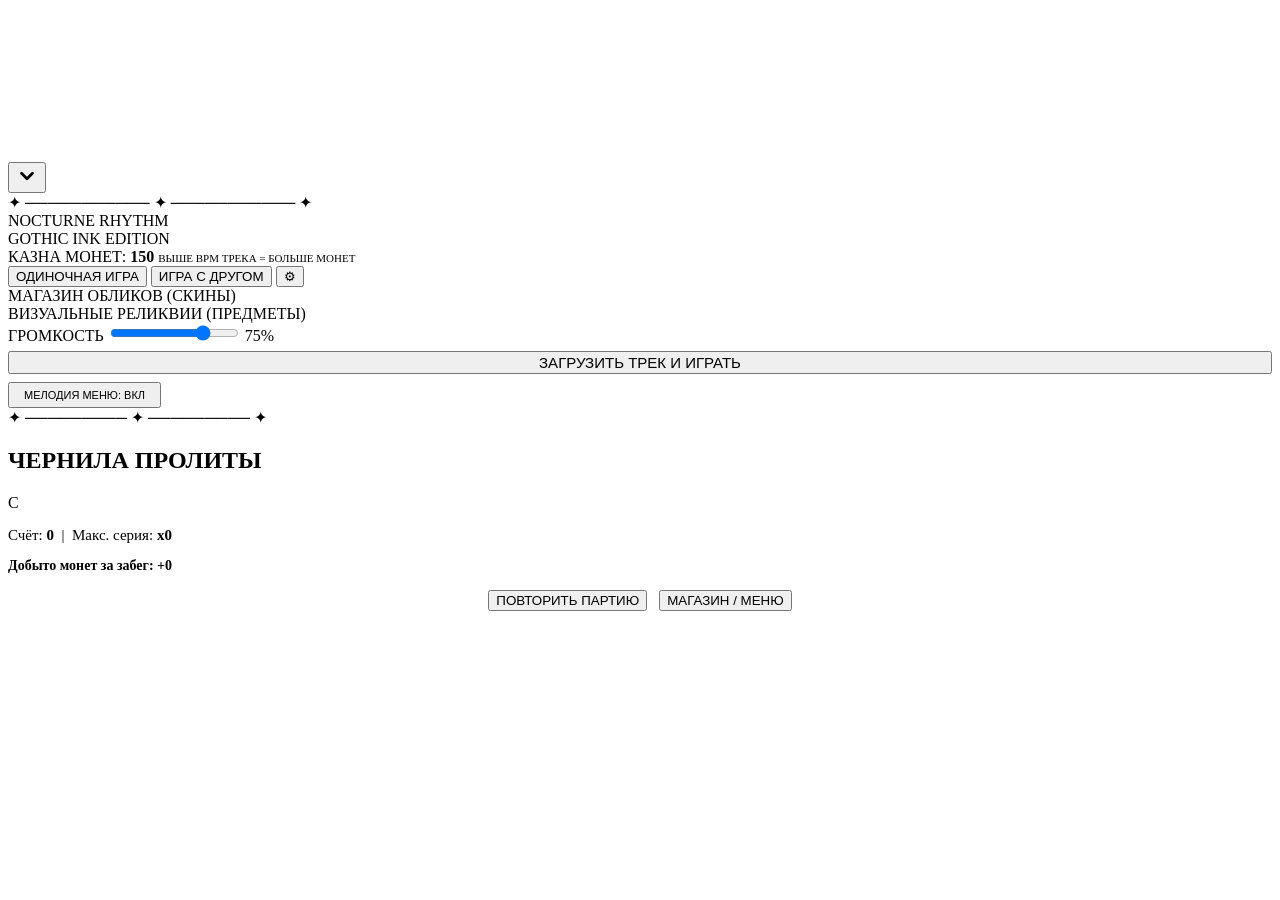
==== index.html @ 6d64b647 "Add files via upload" ====
<!DOCTYPE html>
<html lang="ru">
<head>
  <meta charset="UTF-8" />
  <meta name="viewport" content="width=device-width, initial-scale=1.0" />
  <title>NOCTURNE RHYTHM</title>
  <link rel="stylesheet" href="src/style.css" />
</head>
<body data-theme="ink">
  <input type="file" id="audio-input" accept="audio/*" style="display: none;" />

  <div id="canvas-container">
    <canvas id="gl-canvas"></canvas>
  </div>

  <div id="ui-layer">
    <div id="start-modal">
      <button id="btn-title-toggle" title="Свернуть / развернуть заголовок">
        <svg class="chev" width="22" height="22" viewBox="0 0 24 24"><path d="M6 9l6 6 6-6" stroke="currentColor" stroke-width="3" fill="none" stroke-linecap="round" stroke-linejoin="round"/></svg>
      </button>

      <div id="title-block">
        <div class="ornament-line">✦ ─────────── ✦ ─────────── ✦</div>
        <div class="modal-title">NOCTURNE RHYTHM</div>
        <div class="modal-subtitle">GOTHIC INK EDITION</div>
      </div>

      <div class="wallet-bar">
        <span>КАЗНА МОНЕТ: <b id="menu-coins-val">150</b></span>
        <span style="font-size: 11px; color: var(--accent-dark);">ВЫШЕ BPM ТРЕКА = БОЛЬШЕ МОНЕТ</span>
      </div>

      <div class="mode-row">
        <button id="btn-solo-mode" class="sketch-btn active">ОДИНОЧНАЯ ИГРА</button>
        <button id="btn-mp-mode" class="sketch-btn">ИГРА С ДРУГОМ</button>
        <button id="btn-open-settings" class="sketch-btn" title="Настройки">⚙</button>
      </div>

      <div id="mp-panel" style="display: none;">
        <div id="mp-lobby">
          <button id="btn-create-room" class="sketch-btn" style="width: 100%;">СОЗДАТЬ КОМНАТУ (ВЫ ХОСТ)</button>
          <div class="mp-or">— или —</div>
          <div style="display: flex; gap: 6px;">
            <input type="text" id="room-code-input" maxlength="4" placeholder="КОД" class="room-input" />
            <button id="btn-join-room" class="sketch-btn" style="flex: 1;">ВОЙТИ</button>
          </div>
        </div>
        <div id="mp-status" style="display: none;">
          <div id="mp-code-label" class="mp-code"></div>
          <div id="mp-hint" class="mp-hint"></div>
          <div id="mp-progress" class="progress-outer" style="display: none;">
            <div id="mp-progress-fill" class="progress-fill"></div>
          </div>
        </div>
      </div>

      <div class="section-label">МАГАЗИН ОБЛИКОВ (СКИНЫ)</div>
      <div class="skin-grid" id="skin-selector"></div>

      <div class="section-label">ВИЗУАЛЬНЫЕ РЕЛИКВИИ (ПРЕДМЕТЫ)</div>
      <div class="item-grid" id="item-selector"></div>

      <div class="volume-box">
        <span>ГРОМКОСТЬ</span>
        <input type="range" id="volume-slider" min="0" max="100" value="75" />
        <span id="volume-label" style="min-width: 38px;">75%</span>
      </div>

      <div id="guest-wait" class="mp-hint" style="display: none; text-align: center; padding: 6px 0;">ЖДЁМ ТРЕК ОТ ХОСТА...</div>
      <button id="btn-select-file" class="sketch-btn pulse-ring" style="font-size: 15px; width: 100%; margin-top: 6px;">ЗАГРУЗИТЬ ТРЕК И ИГРАТЬ</button>
      <div style="margin-top: 8px;">
        <button id="btn-toggle-menu-music" class="sketch-btn" style="font-size: 11px; padding: 5px 14px;">МЕЛОДИЯ МЕНЮ: ВКЛ</button>
      </div>
    </div>

    <div class="panel" id="settings-panel" style="display: none;">
      <div class="title">НАСТРОЙКИ</div>

      <div class="section-label">ВИЗУАЛЬНЫЙ СТИЛЬ ВСЕЙ ИГРЫ</div>
      <div id="theme-grid"></div>

      <div class="section-label">ЭФФЕКТЫ</div>
      <div class="settings-row">
        <span>ЧАСТИЦЫ:</span>
        <button class="sketch-btn quality-btn" data-q="low">НИЗ</button>
        <button class="sketch-btn quality-btn" data-q="mid">СРЕД</button>
        <button class="sketch-btn quality-btn" data-q="high">ВЫС</button>
      </div>
      <div class="settings-row">
        <span>ТРЯСКА ЭКРАНА:</span>
        <button id="btn-toggle-shake" class="sketch-btn">ВКЛ</button>
      </div>

      <button id="btn-close-settings" class="sketch-btn" style="width: 100%; margin-top: 10px;">ЗАКРЫТЬ</button>
    </div>

    <div class="panel" id="hud-panel" style="display: none;">
      <div class="title">NOCTURNE RHYTHM</div>
      <div id="track-name" style="font-size: 12px; font-weight: bold; word-break: break-all; margin-bottom: 6px;">-</div>
      <div class="metrics">
        <div class="metric-box">BPM: <b id="bpm-val">-</b> (<span id="bpm-mult-val">x1.0</span>)</div>
        <div class="metric-box">МОНЕТЫ: <b id="hud-coins-val">0</b></div>
        <div class="metric-box">СЕРИЯ: <b id="combo-val">x0</b></div>
      </div>
      <div class="volume-box" style="margin: 8px 0 0 0; padding: 5px 8px;">
        <span style="font-size: 11px;">ЗВУК:</span>
        <input type="range" id="hud-volume-slider" min="0" max="100" value="75" style="width: 90px;" />
        <span style="font-size: 11px; margin-left: 6px;">СЧЕТ: <b id="score-val">0</b></span>
        <button id="btn-hud-menu" class="sketch-btn" style="padding: 3px 10px; font-size: 11px; margin-left: auto;">МЕНЮ</button>
      </div>
    </div>

    <div id="finale-banner" style="display: none;">⚔ ФИНАЛ — МОНЕТЫ ×2 ⚔</div>

    <div id="beat-indicator" title="Импульс бочки">
      <div class="beat-core"></div>
    </div>

    <div class="panel" id="peer-panel" style="display: none;">
      <div class="title" id="peer-name">ДРУГ</div>
      <div class="metrics">
        <div class="metric-box">СЧЁТ: <b id="peer-score">0</b></div>
        <div class="metric-box">СЕРИЯ: <b id="peer-combo">x0</b></div>
        <div class="metric-box">СТАТУС: <b id="peer-status">—</b></div>
      </div>
    </div>

    <div id="countdown" style="display: none;">
      <div id="countdown-num">3</div>
      <div class="modal-subtitle">ПРИГОТОВЬСЯ</div>
    </div>

    <div id="pause-overlay" style="display: none;">
      <div id="pause-icon">⏸</div>
      <div id="pause-text">ПАУЗА</div>
    </div>

    <div id="game-over">
      <div class="ornament-line">✦ ───────── ✦ ───────── ✦</div>
      <h2 class="modal-title" id="game-over-title">ЧЕРНИЛА ПРОЛИТЫ</h2>
      <div id="final-rank" class="rank-badge">C</div>
      <p style="margin-bottom: 6px; font-size: 15px;">Счёт: <b id="final-score">0</b> &nbsp;|&nbsp; Макс. серия: <b id="final-combo">x0</b></p>
      <p style="margin-bottom: 16px; font-size: 14px; color: var(--accent-dark); font-weight: bold;">Добыто монет за забег: +<span id="final-coins">0</span></p>
      <div id="mp-result" class="mp-result" style="display: none;"></div>
      <div style="display: flex; gap: 12px; justify-content: center; flex-wrap: wrap;">
        <button id="btn-restart" class="sketch-btn pulse-ring">ПОВТОРИТЬ ПАРТИЮ</button>
        <button id="btn-back-menu" class="sketch-btn">МАГАЗИН / МЕНЮ</button>
      </div>
    </div>
  </div>

  <script type="module" src="src/main.js"></script>
</body>
</html>
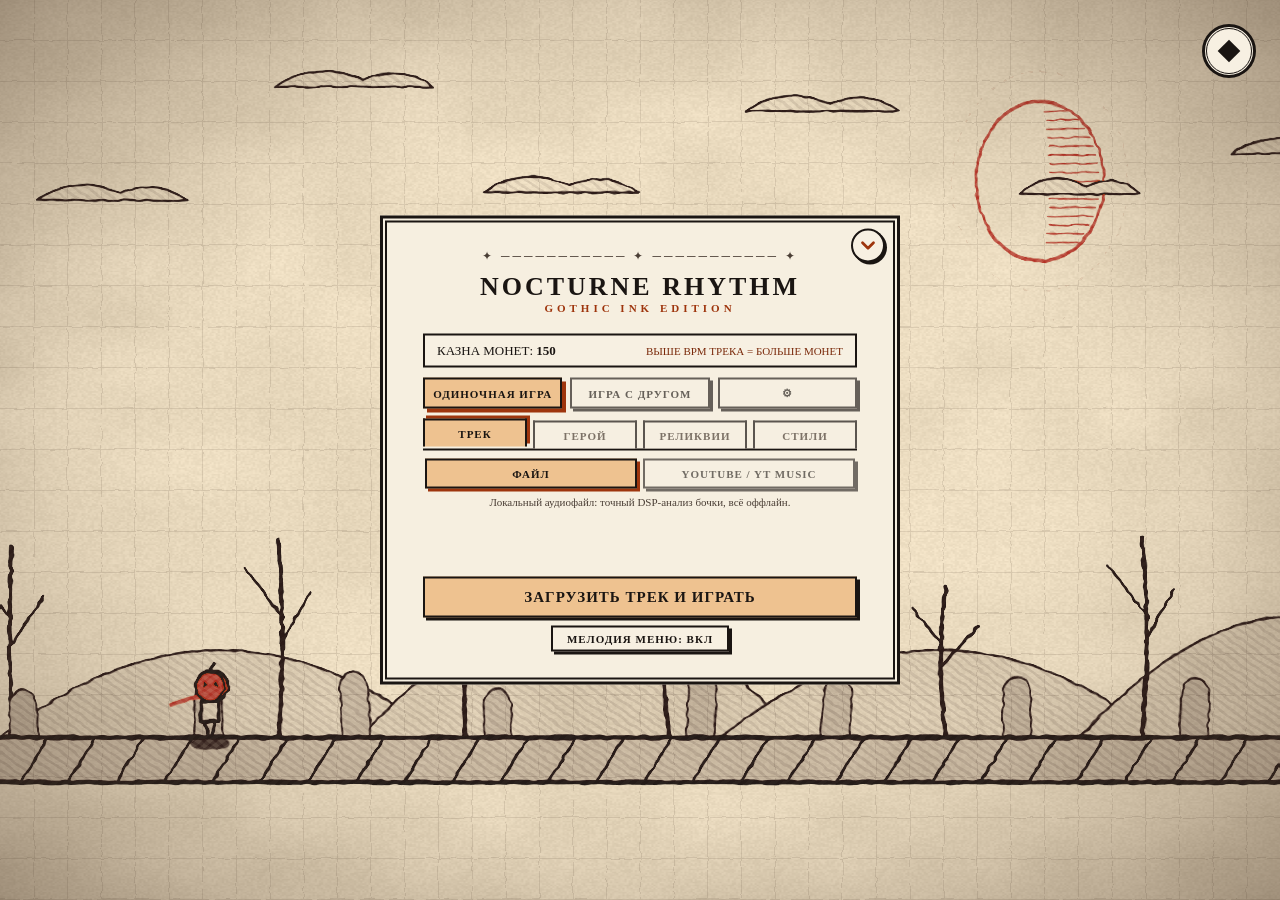
==== commit fe5c98e6: "Add files via upload" ====
--- a/index.html
+++ b/index.html
@@ -8,6 +8,7 @@
 </head>
 <body data-theme="ink">
   <input type="file" id="audio-input" accept="audio/*" style="display: none;" />
+  <div id="yt-holder" aria-hidden="true"></div>
 
   <div id="canvas-container">
     <canvas id="gl-canvas"></canvas>
@@ -54,20 +55,70 @@
         </div>
       </div>
 
-      <div class="section-label">МАГАЗИН ОБЛИКОВ (СКИНЫ)</div>
-      <div class="skin-grid" id="skin-selector"></div>
-
-      <div class="section-label">ВИЗУАЛЬНЫЕ РЕЛИКВИИ (ПРЕДМЕТЫ)</div>
-      <div class="item-grid" id="item-selector"></div>
-
-      <div class="volume-box">
-        <span>ГРОМКОСТЬ</span>
-        <input type="range" id="volume-slider" min="0" max="100" value="75" />
-        <span id="volume-label" style="min-width: 38px;">75%</span>
+      <!-- better17: tabbed menu -->
+      <div class="menu-tabs">
+        <button id="btn-tab-track" class="tab-btn">ТРЕК</button>
+        <button id="btn-tab-hero" class="tab-btn">ГЕРОЙ</button>
+        <button id="btn-tab-items" class="tab-btn">РЕЛИКВИИ</button>
+        <button id="btn-tab-styles" class="tab-btn">СТИЛИ</button>
+      </div>
+
+      <div id="tab-track" class="tab-panel">
+        <div class="src-row">
+          <button id="btn-src-file" class="sketch-btn active">ФАЙЛ</button>
+          <button id="btn-src-yt" class="sketch-btn">YOUTUBE / YT MUSIC</button>
+        </div>
+
+        <div id="track-file-box">
+          <div class="mp-hint" style="margin: 6px 0;">Локальный аудиофайл: точный DSP-анализ бочки, всё оффлайн.</div>
+        </div>
+
+        <div id="track-yt-box" style="display: none;">
+          <div style="display: flex; gap: 6px;">
+            <input type="text" id="yt-url" class="yt-input" placeholder="Вставь ссылку YouTube / YT Music..." />
+            <button id="btn-yt-load" class="sketch-btn">LOAD</button>
+          </div>
+          <div id="yt-hint" class="mp-hint" style="margin-top: 6px;">Трек играет прямо с YouTube — без скачивания.</div>
+
+          <div id="calib-box" style="display: none;" class="calib-box">
+            <div id="calib-status" class="calib-status">СЛУШАЙ И ТАКАЙ В БИТ!</div>
+            <div id="calib-count" class="calib-count">0 / 10</div>
+            <button id="calib-tap-zone" class="tap-zone">ТАЙ!</button>
+            <div class="mp-hint" style="margin-top: 4px;">пробел тоже работает</div>
+          </div>
+
+          <div id="track-card" style="display: none;" class="track-card">
+            <b id="menu-track-name">-</b>
+            <div class="track-card-row">
+              <span>BPM: <b id="menu-bpm-val">-</b></span>
+              <span>ДЛИНА: <b id="menu-track-len">-</b></span>
+              <span>БИТОВ: <b id="menu-track-kicks">-</b></span>
+            </div>
+            <button id="btn-calib-retry" class="sketch-btn" style="display: none; font-size: 11px; padding: 5px 12px; margin-top: 4px;">ЕЩЁ РАЗ (перекалибровать)</button>
+          </div>
+        </div>
+      </div>
+
+      <div id="tab-hero" class="tab-panel" style="display: none;">
+        <div class="section-label">МАГАЗИН ОБЛИКОВ (СКИНЫ)</div>
+        <div class="skin-grid" id="skin-selector"></div>
+      </div>
+
+      <div id="tab-items" class="tab-panel" style="display: none;">
+        <div class="section-label">ВИЗУАЛЬНЫЕ РЕЛИКВИИ (ПРЕДМЕТЫ)</div>
+        <div class="item-grid" id="item-selector"></div>
+      </div>
+
+      <div id="tab-styles" class="tab-panel" style="display: none;">
+        <div class="section-label">ВИЗУАЛЬНЫЙ СТИЛЬ ВСЕЙ ИГРЫ</div>
+        <div id="theme-grid"></div>
       </div>
 
       <div id="guest-wait" class="mp-hint" style="display: none; text-align: center; padding: 6px 0;">ЖДЁМ ТРЕК ОТ ХОСТА...</div>
+
       <button id="btn-select-file" class="sketch-btn pulse-ring" style="font-size: 15px; width: 100%; margin-top: 6px;">ЗАГРУЗИТЬ ТРЕК И ИГРАТЬ</button>
+      <button id="btn-yt-start" class="sketch-btn pulse-ring" style="display: none; font-size: 15px; width: 100%; margin-top: 6px;">ВСТАВЬ ССЫЛКУ И ЗАГРУЗИ</button>
+
       <div style="margin-top: 8px;">
         <button id="btn-toggle-menu-music" class="sketch-btn" style="font-size: 11px; padding: 5px 14px;">МЕЛОДИЯ МЕНЮ: ВКЛ</button>
       </div>
@@ -75,9 +126,6 @@
 
     <div class="panel" id="settings-panel" style="display: none;">
       <div class="title">НАСТРОЙКИ</div>
-
-      <div class="section-label">ВИЗУАЛЬНЫЙ СТИЛЬ ВСЕЙ ИГРЫ</div>
-      <div id="theme-grid"></div>
 
       <div class="section-label">ЭФФЕКТЫ</div>
       <div class="settings-row">
@@ -89,6 +137,12 @@
       <div class="settings-row">
         <span>ТРЯСКА ЭКРАНА:</span>
         <button id="btn-toggle-shake" class="sketch-btn">ВКЛ</button>
+      </div>
+
+      <div class="volume-box">
+        <span>ГРОМКОСТЬ</span>
+        <input type="range" id="volume-slider" min="0" max="100" value="75" />
+        <span id="volume-label" style="min-width: 38px;">75%</span>
       </div>
 
       <button id="btn-close-settings" class="sketch-btn" style="width: 100%; margin-top: 10px;">ЗАКРЫТЬ</button>
@@ -107,6 +161,21 @@
         <input type="range" id="hud-volume-slider" min="0" max="100" value="75" style="width: 90px;" />
         <span style="font-size: 11px; margin-left: 6px;">СЧЕТ: <b id="score-val">0</b></span>
         <button id="btn-hud-menu" class="sketch-btn" style="padding: 3px 10px; font-size: 11px; margin-left: auto;">МЕНЮ</button>
+      </div>
+    </div>
+
+    <!-- better17: duel VS strip -->
+    <div id="vs-panel" style="display: none;">
+      <div class="vs-side">
+        <span id="vs-crown-my" class="vs-crown">&#9819;</span>
+        <b id="vs-my-score">0</b>
+        <span class="vs-label">ТЫ</span>
+      </div>
+      <div class="vs-divider">VS</div>
+      <div class="vs-side">
+        <span id="vs-crown-peer" class="vs-crown">&#9819;</span>
+        <b id="vs-peer-score">0</b>
+        <span class="vs-label">ДРУГ</span>
       </div>
     </div>
 
--- a/src/style.css
+++ b/src/style.css
@@ -0,0 +1,1022 @@
+/* NOCTURNE RHYTHM — better16 (3 UI themes via body[data-theme] variables) */
+
+* {
+  box-sizing: border-box;
+  margin: 0;
+  padding: 0;
+  user-select: none;
+}
+
+:root, body[data-theme="ink"] {
+  --bg: #dfd3be;
+  --panel: #f6efe0;
+  --panel-brd: #1a1512;
+  --text: #1a1512;
+  --text-muted: #4a3e35;
+  --accent: #9e350d;
+  --accent-dark: #7a290a;
+  --accent2: #c94614;
+  --card: #f7f0e2;
+  --card-brd: #2e251f;
+  --card-active: #eec290;
+  --shadow: #1a1512;
+  --field: #f7f0e2;
+  --radius: 0px;
+  --glow: none;
+}
+
+body[data-theme="neon"] {
+  --bg: #0b0f1e;
+  --panel: rgba(13, 20, 40, 0.94);
+  --panel-brd: #00e5ff;
+  --text: #d8faff;
+  --text-muted: #7f9bbf;
+  --accent: #ff2e88;
+  --accent-dark: #ff5ba6;
+  --accent2: #00e5ff;
+  --card: #0e1730;
+  --card-brd: #1e3a5f;
+  --card-active: #12264a;
+  --shadow: #000000;
+  --field: #0c1428;
+  --radius: 10px;
+  --glow: 0 0 10px rgba(0, 229, 255, 0.45);
+}
+
+body[data-theme="crystal"] {
+  --bg: #d7ecfa;
+  --panel: #f2faff;
+  --panel-brd: #2c6f9e;
+  --text: #123a5c;
+  --text-muted: #4a7396;
+  --accent: #0e8fb0;
+  --accent-dark: #0e8fb0;
+  --accent2: #7a4fd0;
+  --card: #eaf6fe;
+  --card-brd: #7ba8c6;
+  --card-active: #d2ecfa;
+  --shadow: rgba(44, 111, 158, 0.5);
+  --field: #eaf6fe;
+  --radius: 14px;
+  --glow: 0 0 12px rgba(140, 200, 240, 0.55);
+}
+
+/* ---------- better17: 10 new UI themes ---------- */
+
+body[data-theme="blood"] {
+  --bg: #f3e2d0; --panel: #f8ead8; --panel-brd: #2a0a0f;
+  --text: #2a0a0f; --text-muted: #6e3038;
+  --accent: #c81e2b; --accent-dark: #8a1420; --accent2: #e05a3c;
+  --card: #f6e4d2; --card-brd: #5e2a28; --card-active: #f0cfc0;
+  --shadow: #2a0a0f; --field: #f6e4d2; --radius: 0px; --glow: none;
+}
+
+body[data-theme="glacier"] {
+  --bg: #eef6fb; --panel: #f6fbff; --panel-brd: #1d4e68;
+  --text: #123648; --text-muted: #40687e;
+  --accent: #1e93b4; --accent-dark: #187a97; --accent2: #5f3fa8;
+  --card: #ecf6fc; --card-brd: #6f9ab0; --card-active: #d8ecf7;
+  --shadow: rgba(29, 78, 104, 0.45); --field: #ecf6fc; --radius: 12px;
+  --glow: 0 0 12px rgba(160, 220, 245, 0.6);
+}
+
+body[data-theme="toxic"] {
+  --bg: #11150c; --panel: rgba(20, 26, 14, 0.95); --panel-brd: #9dff20;
+  --text: #d6ffb0; --text-muted: #7ca04a;
+  --accent: #39ff6a; --accent-dark: #6aff98; --accent2: #d8ff3d;
+  --card: #1a2412; --card-brd: #3c5c26; --card-active: #243418;
+  --shadow: #000000; --field: #161e10; --radius: 8px;
+  --glow: 0 0 10px rgba(157, 255, 32, 0.4);
+}
+
+body[data-theme="solar"] {
+  --bg: #f8ecd4; --panel: #fbf2dd; --panel-brd: #4a2c10;
+  --text: #4a2c10; --text-muted: #8a6030;
+  --accent: #c8831c; --accent-dark: #a86a12; --accent2: #a83c10;
+  --card: #f6e9cc; --card-brd: #947244; --card-active: #f0d9a8;
+  --shadow: #4a2c10; --field: #f6e9cc; --radius: 0px; --glow: none;
+}
+
+body[data-theme="abyss"] {
+  --bg: #071820; --panel: rgba(9, 26, 34, 0.95); --panel-brd: #3fd8d0;
+  --text: #baf2ec; --text-muted: #4a8a8c;
+  --accent: #19b8c8; --accent-dark: #3fd8d0; --accent2: #ff6a3d;
+  --card: #0c2830; --card-brd: #1c4c54; --card-active: #123842;
+  --shadow: #000000; --field: #0a222a; --radius: 10px;
+  --glow: 0 0 10px rgba(63, 216, 208, 0.45);
+}
+
+body[data-theme="ash"] {
+  --bg: #e8e6e1; --panel: #f0efec; --panel-brd: #26242a;
+  --text: #26242a; --text-muted: #6a6672;
+  --accent: #8c2a2a; --accent-dark: #6e2020; --accent2: #55515e;
+  --card: #eae8e4; --card-brd: #5c5862; --card-active: #d9d6d0;
+  --shadow: #26242a; --field: #eae8e4; --radius: 0px; --glow: none;
+}
+
+body[data-theme="ember"] {
+  --bg: #160d0a; --panel: rgba(26, 15, 11, 0.95); --panel-brd: #ff8b3d;
+  --text: #ffd9b0; --text-muted: #a86a44;
+  --accent: #ffb02e; --accent-dark: #ff8b3d; --accent2: #ff3d1e;
+  --card: #241410; --card-brd: #482418; --card-active: #30201a;
+  --shadow: #000000; --field: #1c110c; --radius: 10px;
+  --glow: 0 0 10px rgba(255, 139, 61, 0.45);
+}
+
+body[data-theme="sakura"] {
+  --bg: #fdeef4; --panel: #fef5f9; --panel-brd: #4a1f3d;
+  --text: #4a1f3d; --text-muted: #8a4e6e;
+  --accent: #d84a80; --accent-dark: #b83a6a; --accent2: #7a3fd0;
+  --card: #fceaf2; --card-brd: #a07488; --card-active: #f6d8e4;
+  --shadow: rgba(74, 31, 61, 0.5); --field: #fceaf2; --radius: 14px;
+  --glow: 0 0 12px rgba(255, 200, 225, 0.6);
+}
+
+body[data-theme="verdigris"] {
+  --bg: #e2efe4; --panel: #ecf5ee; --panel-brd: #1d4a3a;
+  --text: #1d4a3a; --text-muted: #5a8a6e;
+  --accent: #2e9878; --accent-dark: #247a60; --accent2: #b06a1e;
+  --card: #e4f0e6; --card-brd: #6a9678; --card-active: #d2e6d8;
+  --shadow: rgba(29, 74, 58, 0.45); --field: #e4f0e6; --radius: 8px;
+  --glow: none;
+}
+
+body[data-theme="violet"] {
+  --bg: #120a1e; --panel: rgba(20, 12, 34, 0.95); --panel-brd: #b78aff;
+  --text: #e8d8ff; --text-muted: #7a5ea8;
+  --accent: #e05aff; --accent-dark: #ff8aff; --accent2: #4dffb0;
+  --card: #1c1030; --card-brd: #382054; --card-active: #261642;
+  --shadow: #000000; --field: #180e2a; --radius: 10px;
+  --glow: 0 0 10px rgba(183, 138, 255, 0.45);
+}
+
+body, html {
+  width: 100%;
+  height: 100%;
+  overflow: hidden;
+  background: var(--bg);
+  font-family: 'Georgia', 'Times New Roman', serif;
+  color: var(--text);
+}
+
+#canvas-container {
+  position: absolute;
+  top: 0;
+  left: 0;
+  width: 100%;
+  height: 100%;
+  z-index: 1;
+}
+
+canvas {
+  width: 100%;
+  height: 100%;
+  display: block;
+}
+
+#ui-layer {
+  position: absolute;
+  top: 0;
+  left: 0;
+  width: 100%;
+  height: 100%;
+  z-index: 2;
+  pointer-events: none;
+  display: flex;
+  flex-direction: column;
+  justify-content: space-between;
+  padding: 24px;
+}
+
+.panel {
+  background: var(--panel);
+  border: 2px solid var(--panel-brd);
+  outline: 1px solid var(--panel-brd);
+  outline-offset: -5px;
+  box-shadow: 6px 6px 0px var(--shadow), var(--glow);
+  border-radius: var(--radius);
+  padding: 16px 20px;
+  pointer-events: auto;
+  max-width: 440px;
+}
+
+.title {
+  font-size: 18px;
+  font-weight: bold;
+  margin-bottom: 6px;
+  text-transform: uppercase;
+  letter-spacing: 2px;
+  border-bottom: 1px solid var(--panel-brd);
+  padding-bottom: 4px;
+  color: var(--accent);
+}
+
+.ornament-line {
+  font-size: 12px;
+  letter-spacing: 3px;
+  color: var(--text-muted);
+  margin-bottom: 8px;
+}
+
+.section-label {
+  font-size: 11px;
+  font-weight: bold;
+  letter-spacing: 2px;
+  color: var(--text-muted);
+  margin-top: 8px;
+}
+
+.sketch-btn {
+  background: var(--card);
+  border: 2px solid var(--panel-brd);
+  padding: 10px 16px;
+  font-size: 13px;
+  font-weight: bold;
+  letter-spacing: 1px;
+  cursor: pointer;
+  box-shadow: 3px 3px 0px var(--shadow);
+  transition: all 0.1s ease;
+  text-align: center;
+  display: inline-block;
+  font-family: inherit;
+  color: var(--text);
+  border-radius: calc(var(--radius) * 0.6);
+}
+
+.sketch-btn:hover {
+  background: var(--card-active);
+  transform: translate(-1px, -1px);
+  box-shadow: 5px 5px 0px var(--accent);
+}
+
+.sketch-btn:active {
+  transform: translate(1px, 1px);
+  box-shadow: 1px 1px 0px var(--shadow);
+}
+
+.wallet-bar {
+  display: flex;
+  justify-content: space-between;
+  align-items: center;
+  background: var(--card);
+  border: 2px solid var(--panel-brd);
+  border-radius: calc(var(--radius) * 0.6);
+  padding: 7px 12px;
+  margin: 8px 0;
+  font-size: 13px;
+}
+
+.skin-grid {
+  display: grid;
+  grid-template-columns: repeat(5, 1fr);
+  gap: 7px;
+  margin: 8px 0;
+}
+
+.item-grid {
+  display: grid;
+  grid-template-columns: repeat(3, 1fr);
+  gap: 7px;
+  margin: 8px 0;
+}
+
+.price-tag {
+  font-size: 10px;
+  color: var(--accent);
+  margin-top: 2px;
+}
+
+.skin-card {
+  background: var(--card);
+  border: 2px solid var(--card-brd);
+  padding: 10px 6px;
+  cursor: pointer;
+  box-shadow: 3px 3px 0px var(--card-brd);
+  font-size: 11px;
+  font-weight: bold;
+  transition: all 0.12s;
+  display: flex;
+  flex-direction: column;
+  align-items: center;
+  gap: 6px;
+  border-radius: calc(var(--radius) * 0.6);
+}
+
+.skin-emblem {
+  width: 28px;
+  height: 28px;
+  border: 2px solid var(--panel-brd);
+  border-radius: 50%;
+  display: flex;
+  align-items: center;
+  justify-content: center;
+  font-size: 13px;
+  font-weight: bold;
+  background: var(--card-active);
+}
+
+.skin-card.active {
+  background: var(--card-active);
+  border-color: var(--accent);
+  box-shadow: 4px 4px 0px var(--accent);
+  transform: translateY(-2px);
+}
+
+.skin-card.active .skin-emblem {
+  background: var(--accent);
+  color: var(--panel);
+  border-color: var(--panel-brd);
+}
+
+.volume-box {
+  display: flex;
+  align-items: center;
+  justify-content: center;
+  gap: 12px;
+  margin: 12px 0;
+  font-size: 12px;
+  font-weight: bold;
+  letter-spacing: 1px;
+  background: var(--card);
+  padding: 8px 12px;
+  border: 1px solid var(--card-brd);
+  border-radius: calc(var(--radius) * 0.6);
+}
+
+input[type="range"] {
+  -webkit-appearance: none;
+  appearance: none;
+  width: 150px;
+  height: 6px;
+  background: var(--card-active);
+  border: 1px solid var(--panel-brd);
+  outline: none;
+  cursor: pointer;
+  border-radius: 3px;
+}
+
+input[type="range"]::-webkit-slider-thumb {
+  -webkit-appearance: none;
+  appearance: none;
+  width: 14px;
+  height: 18px;
+  background: var(--accent);
+  border: 2px solid var(--panel-brd);
+  cursor: pointer;
+  border-radius: 3px;
+}
+
+.metrics {
+  display: grid;
+  grid-template-columns: repeat(3, 1fr);
+  gap: 8px;
+  margin-top: 8px;
+  font-size: 12px;
+}
+
+.metric-box {
+  border: 1px solid var(--text-muted);
+  padding: 6px;
+  background: var(--card);
+  border-radius: calc(var(--radius) * 0.5);
+}
+
+#beat-indicator {
+  position: absolute;
+  top: 24px;
+  right: 24px;
+  width: 54px;
+  height: 54px;
+  border: 3px solid var(--panel-brd);
+  outline: 1px solid var(--panel-brd);
+  outline-offset: -5px;
+  border-radius: 50%;
+  display: flex;
+  align-items: center;
+  justify-content: center;
+  background: var(--card);
+  box-shadow: 4px 4px 0px var(--shadow), var(--glow);
+  transition: transform 0.05s ease-out;
+}
+
+.beat-core {
+  width: 16px;
+  height: 16px;
+  background: var(--panel-brd);
+  transform: rotate(45deg);
+  transition: all 0.05s;
+}
+
+#beat-indicator.pulse {
+  transform: scale(1.32);
+  background: var(--accent2);
+}
+
+#beat-indicator.pulse .beat-core {
+  background: var(--panel);
+  transform: rotate(90deg) scale(1.3);
+}
+
+#start-modal, #game-over {
+  position: absolute;
+  top: 50%;
+  left: 50%;
+  transform: translate(-50%, -50%);
+  background: var(--panel);
+  border: 3px solid var(--panel-brd);
+  outline: 2px solid var(--panel-brd);
+  outline-offset: -7px;
+  box-shadow: 12px 12px 0px var(--shadow), var(--glow);
+  border-radius: var(--radius);
+  padding: 30px 40px;
+  text-align: center;
+  pointer-events: auto;
+  z-index: 10;
+  width: 92%;
+  max-width: 520px;
+  max-height: 92vh;
+  overflow-y: auto;
+}
+
+#game-over {
+  display: none;
+}
+
+/* Collapsible title */
+#btn-title-toggle {
+  position: absolute;
+  top: 10px;
+  right: 12px;
+  background: var(--card);
+  border: 2px solid var(--panel-brd);
+  border-radius: 50%;
+  width: 34px;
+  height: 34px;
+  cursor: pointer;
+  color: var(--accent);
+  display: flex;
+  align-items: center;
+  justify-content: center;
+  box-shadow: 2px 2px 0px var(--shadow);
+  z-index: 2;
+}
+
+#btn-title-toggle .chev {
+  transition: transform 0.28s ease;
+}
+
+#title-block {
+  max-height: 180px;
+  opacity: 1;
+  overflow: hidden;
+  transition: max-height 0.32s ease, opacity 0.26s ease, margin 0.32s ease, transform 0.32s ease;
+}
+
+#start-modal.title-collapsed #title-block {
+  max-height: 0;
+  opacity: 0;
+  margin-bottom: -12px;
+  transform: scale(0.96);
+}
+
+#start-modal.title-collapsed #btn-title-toggle .chev {
+  transform: rotate(180deg);
+}
+
+.modal-title {
+  font-size: 26px;
+  font-weight: bold;
+  letter-spacing: 3px;
+  color: var(--text);
+}
+
+.modal-subtitle {
+  font-size: 11px;
+  letter-spacing: 4px;
+  color: var(--accent);
+  font-weight: bold;
+  margin-bottom: 12px;
+}
+
+.modal-desc {
+  font-size: 13px;
+  line-height: 1.5;
+  margin-bottom: 14px;
+  color: var(--text-muted);
+}
+
+.pulse-ring {
+  background: var(--card-active);
+  animation: pulse-border 1.1s infinite alternate;
+}
+
+@keyframes pulse-border {
+  from { box-shadow: 3px 3px 0px var(--shadow); }
+  to { box-shadow: 6px 6px 0px var(--accent); }
+}
+
+/* ---------- Modes & Multiplayer ---------- */
+
+.mode-row {
+  display: flex;
+  gap: 8px;
+  margin-top: 10px;
+}
+
+.mode-row .sketch-btn {
+  flex: 1;
+  font-size: 11px;
+  padding: 7px 6px;
+  opacity: 0.65;
+}
+
+.mode-row .sketch-btn.active {
+  opacity: 1;
+  background: var(--card-active);
+  box-shadow: 4px 4px 0px var(--accent);
+}
+
+#mp-panel {
+  border: 2px dashed var(--text-muted);
+  border-radius: calc(var(--radius) * 0.6);
+  padding: 10px;
+  margin-top: 8px;
+  background: var(--card);
+}
+
+.mp-or {
+  text-align: center;
+  font-size: 10px;
+  letter-spacing: 2px;
+  color: var(--text-muted);
+  margin: 6px 0;
+}
+
+.room-input {
+  width: 90px;
+  border: 2px solid var(--panel-brd);
+  background: var(--field);
+  font-family: inherit;
+  font-weight: bold;
+  font-size: 15px;
+  letter-spacing: 4px;
+  text-align: center;
+  text-transform: uppercase;
+  color: var(--text);
+  padding: 6px 4px;
+  border-radius: calc(var(--radius) * 0.5);
+}
+
+.mp-code {
+  font-size: 17px;
+  font-weight: bold;
+  letter-spacing: 3px;
+  color: var(--accent);
+  margin-bottom: 4px;
+  text-align: center;
+}
+
+.mp-hint {
+  font-size: 11px;
+  line-height: 1.45;
+  color: var(--text-muted);
+  text-align: center;
+  word-break: break-word;
+}
+
+.progress-outer {
+  width: 100%;
+  height: 10px;
+  border: 1px solid var(--panel-brd);
+  background: var(--field);
+  margin-top: 6px;
+  border-radius: 4px;
+  overflow: hidden;
+}
+
+.progress-fill {
+  height: 100%;
+  width: 0%;
+  background: var(--accent);
+  transition: width 0.15s linear;
+}
+
+#peer-panel {
+  position: absolute;
+  top: 96px;
+  right: 24px;
+  width: 230px;
+}
+
+.mp-result {
+  font-size: 16px;
+  font-weight: bold;
+  letter-spacing: 1px;
+  color: var(--accent);
+  margin-bottom: 12px;
+}
+
+/* ---------- Settings ---------- */
+
+#settings-panel {
+  position: absolute;
+  top: 50%;
+  left: 50%;
+  transform: translate(-50%, -50%);
+  z-index: 15;
+  width: 92%;
+  max-width: 460px;
+}
+
+#theme-grid {
+  display: grid;
+  grid-template-columns: repeat(3, 1fr);
+  gap: 8px;
+  margin: 8px 0;
+}
+
+.theme-card {
+  background: var(--card);
+  border: 2px solid var(--card-brd);
+  border-radius: calc(var(--radius) * 0.6);
+  padding: 8px 6px;
+  cursor: pointer;
+  display: flex;
+  flex-direction: column;
+  align-items: center;
+  gap: 5px;
+  box-shadow: 3px 3px 0px var(--card-brd);
+  transition: all 0.12s;
+}
+
+.theme-card .swatches {
+  display: flex;
+  gap: 4px;
+}
+
+.theme-card .sw {
+  width: 16px;
+  height: 16px;
+  border-radius: 50%;
+  border: 1px solid var(--panel-brd);
+}
+
+.theme-card .theme-name {
+  font-size: 10px;
+  font-weight: bold;
+  letter-spacing: 0.5px;
+}
+
+.theme-card.active {
+  border-color: var(--accent);
+  box-shadow: 4px 4px 0px var(--accent);
+  background: var(--card-active);
+  transform: translateY(-2px);
+}
+
+.settings-row {
+  display: flex;
+  align-items: center;
+  gap: 6px;
+  margin: 8px 0;
+  font-size: 12px;
+  font-weight: bold;
+}
+
+.settings-row .sketch-btn {
+  font-size: 10px;
+  padding: 5px 9px;
+  opacity: 0.6;
+}
+
+.settings-row .sketch-btn.active {
+  opacity: 1;
+  background: var(--card-active);
+  box-shadow: 3px 3px 0px var(--accent);
+}
+
+/* ---------- Countdown / Pause / Finale ---------- */
+
+#countdown {
+  position: absolute;
+  top: 50%;
+  left: 50%;
+  transform: translate(-50%, -50%);
+  z-index: 20;
+  text-align: center;
+  pointer-events: none;
+  background: var(--panel);
+  border: 3px solid var(--panel-brd);
+  outline: 2px solid var(--panel-brd);
+  outline-offset: -7px;
+  box-shadow: 10px 10px 0px var(--shadow), var(--glow);
+  border-radius: var(--radius);
+  padding: 26px 60px;
+}
+
+#countdown-num {
+  font-size: 84px;
+  font-weight: bold;
+  color: var(--text);
+  line-height: 1;
+  animation: count-pulse 1s ease infinite;
+}
+
+@keyframes count-pulse {
+  from { transform: scale(1.15); color: var(--accent); }
+  to { transform: scale(1); color: var(--text); }
+}
+
+#pause-overlay {
+  position: absolute;
+  top: 50%;
+  left: 50%;
+  transform: translate(-50%, -50%);
+  z-index: 25;
+  text-align: center;
+  pointer-events: none;
+  background: var(--panel);
+  border: 3px solid var(--panel-brd);
+  outline: 2px solid var(--panel-brd);
+  outline-offset: -7px;
+  box-shadow: 10px 10px 0px var(--shadow), var(--glow);
+  border-radius: var(--radius);
+  padding: 28px 44px;
+  max-width: 440px;
+}
+
+#pause-icon {
+  font-size: 40px;
+  margin-bottom: 6px;
+  color: var(--accent);
+}
+
+#pause-text {
+  font-size: 17px;
+  font-weight: bold;
+  letter-spacing: 1px;
+  line-height: 1.45;
+  color: var(--text);
+}
+
+#finale-banner {
+  position: absolute;
+  top: 22px;
+  left: 50%;
+  transform: translateX(-50%);
+  z-index: 12;
+  font-size: 18px;
+  font-weight: bold;
+  letter-spacing: 3px;
+  color: var(--accent);
+  background: var(--panel);
+  border: 2px solid var(--accent);
+  border-radius: calc(var(--radius) * 0.7);
+  padding: 8px 22px;
+  box-shadow: 4px 4px 0px var(--shadow), var(--glow);
+  animation: finale-glow 0.9s ease infinite alternate;
+  pointer-events: none;
+}
+
+@keyframes finale-glow {
+  from { transform: translateX(-50%) scale(1); }
+  to { transform: translateX(-50%) scale(1.06); }
+}
+
+/* ---------- Rank ---------- */
+
+.rank-badge {
+  width: 64px;
+  height: 64px;
+  margin: 8px auto 10px auto;
+  display: flex;
+  align-items: center;
+  justify-content: center;
+  font-size: 38px;
+  font-weight: bold;
+  color: var(--panel);
+  background: var(--accent);
+  border: 3px solid var(--panel-brd);
+  border-radius: 50%;
+  box-shadow: 4px 4px 0px var(--shadow), var(--glow);
+}
+
+#pause-text {
+  white-space: pre-line;
+}
+
+/* ---------- better17: tabbed menu ---------- */
+
+.menu-tabs {
+  display: flex;
+  gap: 6px;
+  margin-top: 12px;
+  border-bottom: 2px solid var(--panel-brd);
+  padding-bottom: 0;
+}
+
+.tab-btn {
+  flex: 1;
+  background: var(--card);
+  border: 2px solid var(--panel-brd);
+  border-bottom: none;
+  padding: 7px 4px;
+  font-size: 11px;
+  font-weight: bold;
+  letter-spacing: 1px;
+  cursor: pointer;
+  font-family: inherit;
+  color: var(--text-muted);
+  border-radius: calc(var(--radius) * 0.5) calc(var(--radius) * 0.5) 0 0;
+  opacity: 0.7;
+}
+
+.tab-btn.active {
+  background: var(--card-active);
+  color: var(--text);
+  opacity: 1;
+  box-shadow: 3px -3px 0px var(--accent);
+  transform: translateY(-2px);
+}
+
+.tab-panel {
+  min-height: 120px;
+  padding: 8px 2px 4px 2px;
+  text-align: left;
+}
+
+.src-row {
+  display: flex;
+  gap: 6px;
+  margin-bottom: 6px;
+}
+
+.src-row .sketch-btn {
+  flex: 1;
+  font-size: 11px;
+  padding: 7px 6px;
+  opacity: 0.6;
+}
+
+.src-row .sketch-btn.active {
+  opacity: 1;
+  background: var(--card-active);
+  box-shadow: 3px 3px 0px var(--accent);
+}
+
+.yt-input {
+  flex: 1;
+  border: 2px solid var(--panel-brd);
+  background: var(--field);
+  font-family: inherit;
+  font-size: 12px;
+  color: var(--text);
+  padding: 7px 8px;
+  border-radius: calc(var(--radius) * 0.5);
+  user-select: text;
+  min-width: 0;
+}
+
+.calib-box {
+  margin-top: 8px;
+  border: 2px dashed var(--accent);
+  border-radius: calc(var(--radius) * 0.6);
+  padding: 10px;
+  text-align: center;
+  background: var(--card);
+  animation: calib-pulse 0.9s ease infinite alternate;
+}
+
+@keyframes calib-pulse {
+  from { box-shadow: 0 0 0 0 rgba(0, 0, 0, 0); }
+  to { box-shadow: 0 0 14px 2px var(--accent); }
+}
+
+.calib-status {
+  font-size: 13px;
+  font-weight: bold;
+  letter-spacing: 1px;
+  color: var(--accent);
+}
+
+.calib-count {
+  font-size: 12px;
+  color: var(--text-muted);
+  margin: 4px 0;
+  font-weight: bold;
+}
+
+.tap-zone {
+  width: 84px;
+  height: 84px;
+  border-radius: 50%;
+  border: 3px solid var(--panel-brd);
+  background: var(--accent);
+  color: var(--panel);
+  font-size: 20px;
+  font-weight: 900;
+  letter-spacing: 2px;
+  cursor: pointer;
+  font-family: inherit;
+  box-shadow: 0 5px 0 var(--shadow), var(--glow);
+  transition: transform 0.06s;
+}
+
+.tap-zone:active {
+  transform: translateY(4px) scale(0.96);
+  box-shadow: 0 1px 0 var(--shadow);
+}
+
+.track-card {
+  margin-top: 8px;
+  border: 2px solid var(--accent);
+  background: var(--card);
+  border-radius: calc(var(--radius) * 0.6);
+  padding: 8px 10px;
+  font-size: 12px;
+  word-break: break-all;
+}
+
+.track-card-row {
+  display: flex;
+  justify-content: space-between;
+  gap: 8px;
+  margin-top: 6px;
+  font-size: 11px;
+  color: var(--text-muted);
+  flex-wrap: wrap;
+}
+
+/* ---------- better17: duel VS strip ---------- */
+
+#vs-panel {
+  position: absolute;
+  top: 20px;
+  left: 50%;
+  transform: translateX(-50%);
+  display: none;
+  align-items: stretch;
+  gap: 10px;
+  background: var(--panel);
+  border: 2px solid var(--panel-brd);
+  outline: 1px solid var(--panel-brd);
+  outline-offset: -4px;
+  border-radius: calc(var(--radius) * 0.7);
+  padding: 8px 16px;
+  box-shadow: 5px 5px 0px var(--shadow), var(--glow);
+  pointer-events: none;
+  z-index: 12;
+}
+
+.vs-side {
+  display: flex;
+  flex-direction: column;
+  align-items: center;
+  min-width: 74px;
+  line-height: 1.15;
+}
+
+.vs-side b {
+  font-size: 21px;
+  color: var(--text);
+}
+
+.vs-label {
+  font-size: 10px;
+  letter-spacing: 2px;
+  color: var(--text-muted);
+  font-weight: bold;
+}
+
+.vs-crown {
+  font-size: 15px;
+  color: var(--accent);
+  visibility: hidden;
+  animation: crown-bob 1.1s ease infinite alternate;
+}
+
+@keyframes crown-bob {
+  from { transform: translateY(0); }
+  to { transform: translateY(-2px); }
+}
+
+.vs-divider {
+  align-self: center;
+  font-size: 15px;
+  font-weight: 900;
+  letter-spacing: 1px;
+  color: var(--accent);
+  border-left: 1px solid var(--card-brd);
+  border-right: 1px solid var(--card-brd);
+  padding: 2px 10px;
+}
+
+/* hidden iframe holder for the YouTube player */
+#yt-holder {
+  position: absolute;
+  width: 1px;
+  height: 1px;
+  left: -9999px;
+  top: 0;
+  overflow: hidden;
+}
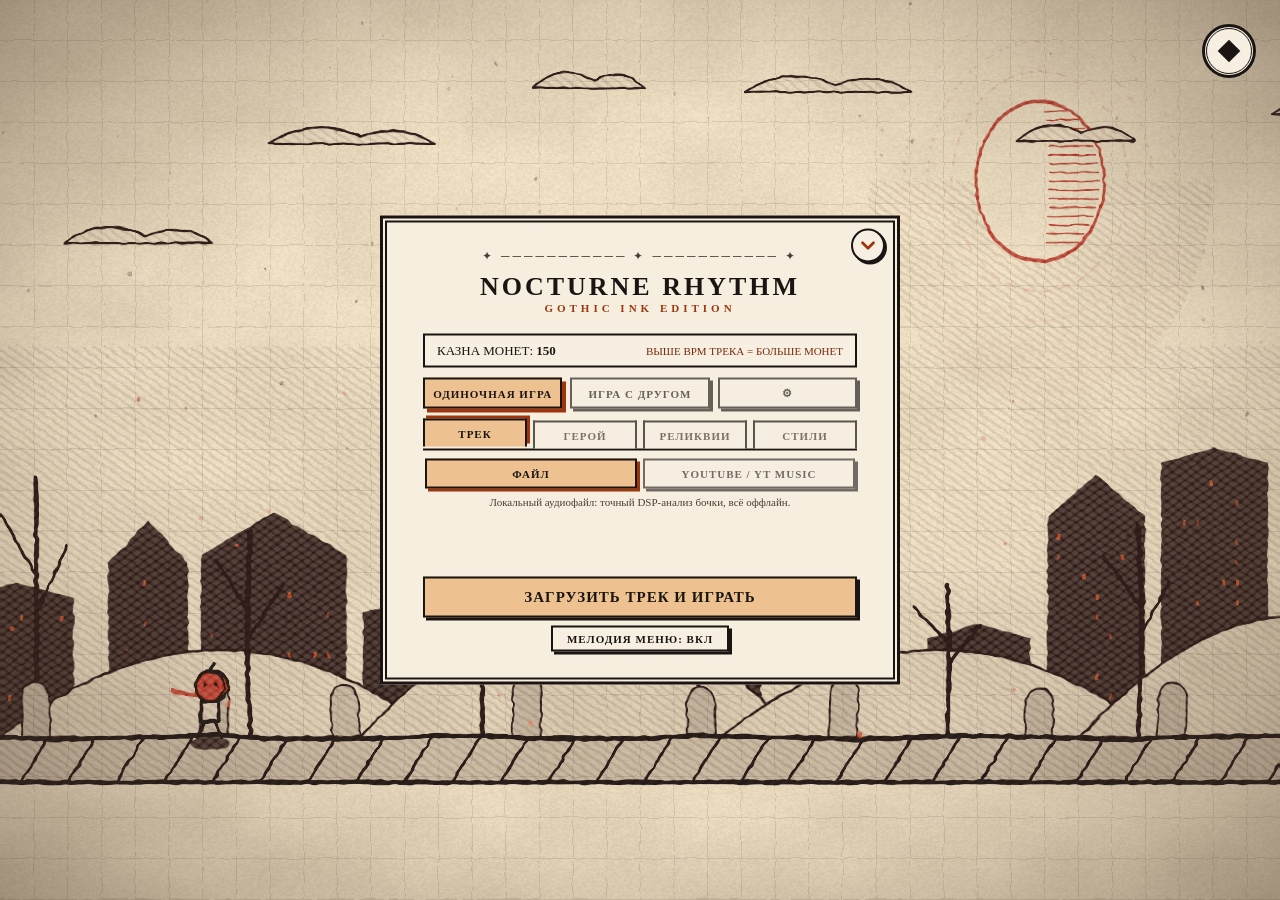
==== commit 7405575e: "Add files via upload" ====
--- a/index.html
+++ b/index.html
@@ -94,6 +94,9 @@
               <span>ДЛИНА: <b id="menu-track-len">-</b></span>
               <span>БИТОВ: <b id="menu-track-kicks">-</b></span>
             </div>
+            <div class="track-card-row">
+              <span>ТЕКСТ ПЕСНИ: <b id="lyrics-status">—</b></span>
+            </div>
             <button id="btn-calib-retry" class="sketch-btn" style="display: none; font-size: 11px; padding: 5px 12px; margin-top: 4px;">ЕЩЁ РАЗ (перекалибровать)</button>
           </div>
         </div>
@@ -138,6 +141,10 @@
         <span>ТРЯСКА ЭКРАНА:</span>
         <button id="btn-toggle-shake" class="sketch-btn">ВКЛ</button>
       </div>
+      <div class="settings-row">
+        <span>ТЕКСТ ПЕСНИ НА ФОНЕ:</span>
+        <button id="btn-toggle-lyrics" class="sketch-btn">ВКЛ</button>
+      </div>
 
       <div class="volume-box">
         <span>ГРОМКОСТЬ</span>
@@ -151,6 +158,7 @@
     <div class="panel" id="hud-panel" style="display: none;">
       <div class="title">NOCTURNE RHYTHM</div>
       <div id="track-name" style="font-size: 12px; font-weight: bold; word-break: break-all; margin-bottom: 6px;">-</div>
+      <div id="hud-lyrics" style="font-size: 10px; color: var(--accent); letter-spacing: 1px; margin: -4px 0 6px 0; display: none;"></div>
       <div class="metrics">
         <div class="metric-box">BPM: <b id="bpm-val">-</b> (<span id="bpm-mult-val">x1.0</span>)</div>
         <div class="metric-box">МОНЕТЫ: <b id="hud-coins-val">0</b></div>
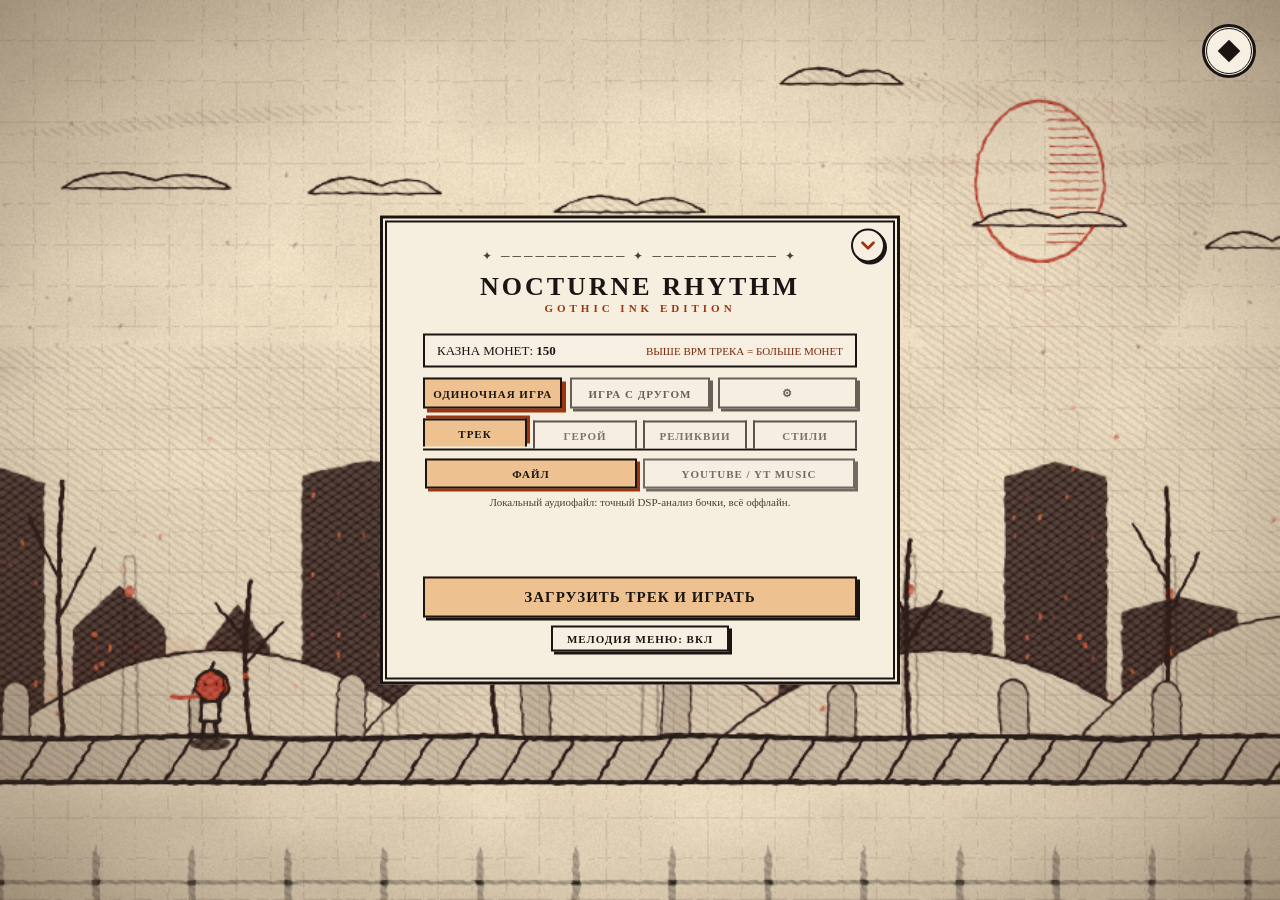
==== commit 94447cd7: "Add files via upload" ====
--- a/index.html
+++ b/index.html
@@ -224,6 +224,10 @@
         <button id="btn-back-menu" class="sketch-btn">МАГАЗИН / МЕНЮ</button>
       </div>
     </div>
+
+    <!-- better19: smooth scene transitions + end-of-run toast -->
+    <div id="menu-toast"></div>
+    <div id="fade-veil"></div>
   </div>
 
   <script type="module" src="src/main.js"></script>
--- a/src/style.css
+++ b/src/style.css
@@ -148,6 +148,78 @@
   --card: #1c1030; --card-brd: #382054; --card-active: #261642;
   --shadow: #000000; --field: #180e2a; --radius: 10px;
   --glow: 0 0 10px rgba(183, 138, 255, 0.45);
+}
+
+body[data-theme="cyber_gold"] {
+  --bg: #0d0b08; --panel: rgba(22, 18, 12, 0.95); --panel-brd: #ffd700;
+  --text: #fff3c4; --text-muted: #a68b3c;
+  --accent: #ffb800; --accent-dark: #ffd700; --accent2: #00f0ff;
+  --card: #1a150c; --card-brd: #4a3b18; --card-active: #2b2210;
+  --shadow: #000000; --field: #141009; --radius: 8px;
+  --glow: 0 0 10px rgba(255, 215, 0, 0.4);
+}
+
+body[data-theme="phantom_mint"] {
+  --bg: #091916; --panel: rgba(14, 34, 30, 0.95); --panel-brd: #52ffcb;
+  --text: #d9fff4; --text-muted: #5ca892;
+  --accent: #1de9b6; --accent-dark: #52ffcb; --accent2: #7c4dff;
+  --card: #102a24; --card-brd: #24584c; --card-active: #183c34;
+  --shadow: #000000; --field: #0d221e; --radius: 12px;
+  --glow: 0 0 10px rgba(82, 255, 203, 0.4);
+}
+
+body[data-theme="crimson_eclipse"] {
+  --bg: #0c0406; --panel: rgba(24, 8, 12, 0.95); --panel-brd: #ff1744;
+  --text: #ffd6de; --text-muted: #9e3a4e;
+  --accent: #ff1744; --accent-dark: #ff5252; --accent2: #ff9100;
+  --card: #1a080c; --card-brd: #4d1420; --card-active: #2c0d16;
+  --shadow: #000000; --field: #140609; --radius: 6px;
+  --glow: 0 0 10px rgba(255, 23, 68, 0.45);
+}
+
+body[data-theme="royal_velvet"] {
+  --bg: #1a0e24; --panel: #261436; --panel-brd: #e0a94f;
+  --text: #f7e6c4; --text-muted: #9c7a97;
+  --accent: #e0a94f; --accent-dark: #f5c77e; --accent2: #d83a7c;
+  --card: #2d1840; --card-brd: #5c386e; --card-active: #3d2056;
+  --shadow: #0c0612; --field: #20102e; --radius: 4px;
+  --glow: none;
+}
+
+body[data-theme="eldritch"] {
+  --bg: #08120e; --panel: rgba(12, 26, 20, 0.95); --panel-brd: #00e676;
+  --text: #c8ffe0; --text-muted: #528c6e;
+  --accent: #00e676; --accent-dark: #69f0ae; --accent2: #b388ff;
+  --card: #10221a; --card-brd: #264d3b; --card-active: #183629;
+  --shadow: #000000; --field: #0c1a14; --radius: 10px;
+  --glow: 0 0 10px rgba(0, 230, 118, 0.4);
+}
+
+body[data-theme="frostfire"] {
+  --bg: #0d1522; --panel: rgba(16, 26, 42, 0.95); --panel-brd: #ff6d00;
+  --text: #e3f2fd; --text-muted: #648dae;
+  --accent: #ff6d00; --accent-dark: #ff9e40; --accent2: #00b0ff;
+  --card: #142236; --card-brd: #29486b; --card-active: #1c314d;
+  --shadow: #000000; --field: #101b2b; --radius: 10px;
+  --glow: 0 0 10px rgba(255, 109, 0, 0.4);
+}
+
+body[data-theme="monochrome_red"] {
+  --bg: #f2f2f2; --panel: #ffffff; --panel-brd: #111111;
+  --text: #111111; --text-muted: #555555;
+  --accent: #d50000; --accent-dark: #9b0000; --accent2: #111111;
+  --card: #eaeaea; --card-brd: #222222; --card-active: #dcdcdc;
+  --shadow: #111111; --field: #f5f5f5; --radius: 0px;
+  --glow: none;
+}
+
+body[data-theme="celestial"] {
+  --bg: #eef4fa; --panel: #ffffff; --panel-brd: #1e4b8f;
+  --text: #163666; --text-muted: #5374a6;
+  --accent: #d49b1c; --accent-dark: #b37e0e; --accent2: #2979ff;
+  --card: #f5f9fd; --card-brd: #8faed9; --card-active: #e1ecf7;
+  --shadow: rgba(30, 75, 143, 0.35); --field: #f5f9fd; --radius: 12px;
+  --glow: none;
 }
 
 body, html {
@@ -1020,3 +1092,65 @@
   top: 0;
   overflow: hidden;
 }
+
+/* ---------- better19: transitions, toast, wallet bump ---------- */
+
+#fade-veil {
+  position: absolute;
+  top: 0;
+  left: 0;
+  width: 100%;
+  height: 100%;
+  background: var(--bg);
+  opacity: 0;
+  pointer-events: none;
+  transition: opacity 0.42s ease;
+  z-index: 40;
+}
+
+#fade-veil.on {
+  opacity: 1;
+}
+
+#menu-toast {
+  position: absolute;
+  top: 86px;
+  left: 50%;
+  transform: translateX(-50%) translateY(-10px);
+  z-index: 41;
+  background: var(--panel);
+  border: 2px solid var(--accent);
+  outline: 1px solid var(--panel-brd);
+  outline-offset: -5px;
+  border-radius: calc(var(--radius) * 0.7);
+  padding: 11px 28px;
+  font-size: 15px;
+  font-weight: bold;
+  letter-spacing: 2px;
+  color: var(--accent);
+  box-shadow: 5px 5px 0px var(--shadow), var(--glow);
+  opacity: 0;
+  pointer-events: none;
+  transition: opacity 0.4s ease, transform 0.4s ease;
+  text-align: center;
+  max-width: 88%;
+}
+
+#menu-toast.show {
+  opacity: 1;
+  transform: translateX(-50%) translateY(0);
+}
+
+#menu-coins-val {
+  display: inline-block;
+}
+
+.wallet-bump {
+  animation: wallet-bump 0.75s ease;
+}
+
+@keyframes wallet-bump {
+  0% { transform: scale(1); }
+  35% { transform: scale(1.22); color: var(--accent); }
+  100% { transform: scale(1); }
+}
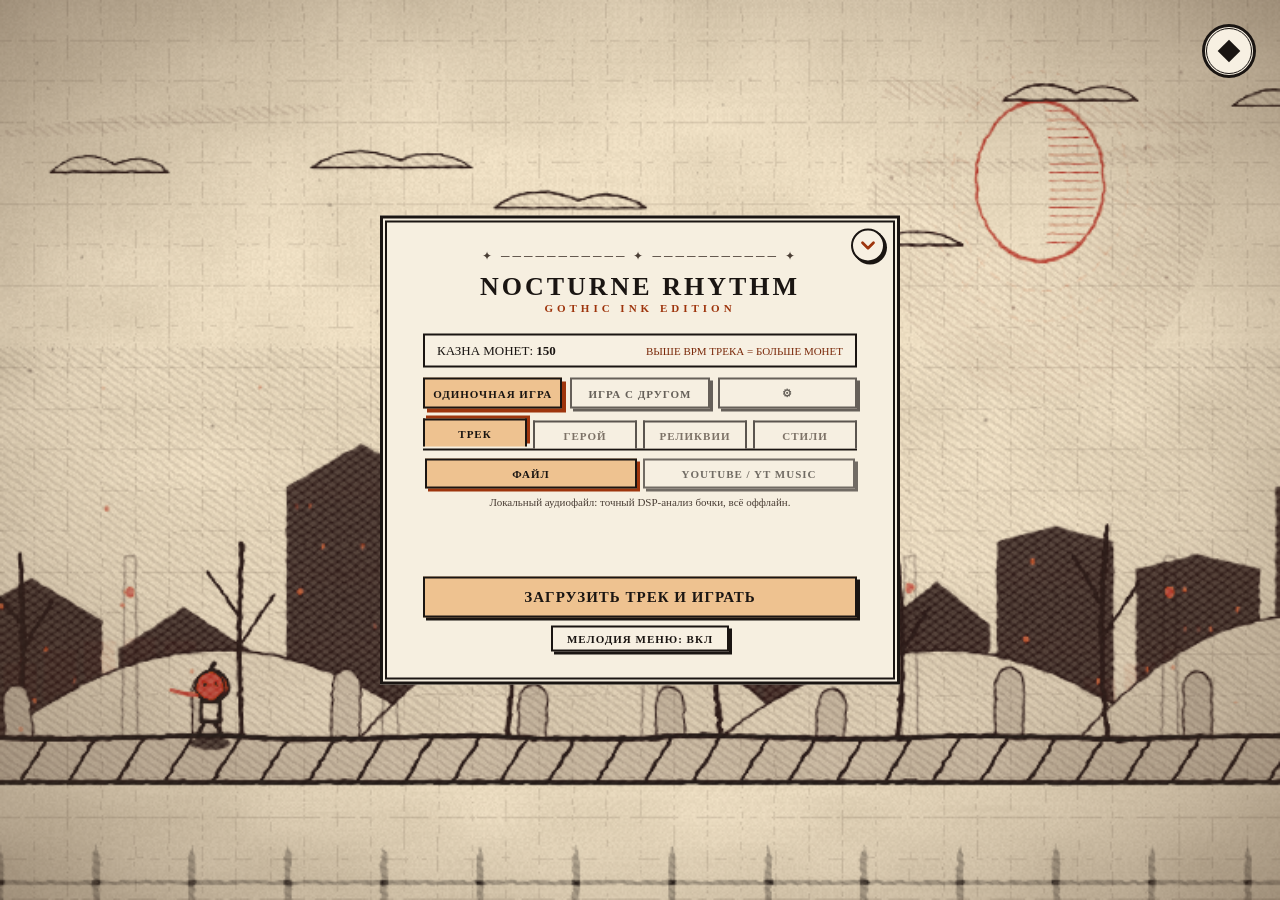
==== commit 9deb4c31: "Add files via upload" ====
--- a/index.html
+++ b/index.html
@@ -52,6 +52,7 @@
           <div id="mp-progress" class="progress-outer" style="display: none;">
             <div id="mp-progress-fill" class="progress-fill"></div>
           </div>
+          <button id="btn-leave-room" class="sketch-btn" style="width: 100%; margin-top: 8px; font-size: 11px; padding: 6px 10px;">ПОКИНУТЬ КОМНАТУ</button>
         </div>
       </div>
 
@@ -212,6 +213,18 @@
       <div id="pause-text">ПАУЗА</div>
     </div>
 
+    <!-- better20: spectate HUD — watching your friend after your own death -->
+    <div id="spectate-bar" style="display: none;">
+      <span class="spec-title">☠ НАБЛЮДЕНИЕ ЗА ДРУГОМ</span>
+      <span id="spectate-status"></span>
+      <div class="spec-zoom">
+        <button id="spec-zoom-out" class="spec-zoom-btn" title="Отдалить">−</button>
+        <span class="spec-zoom-label">ЗУМ</span>
+        <button id="spec-zoom-in" class="spec-zoom-btn" title="Приблизить">+</button>
+      </div>
+      <span class="spec-hint">КОЛЕСО МЫШИ — ЗУМ · МЕНЮ — ВЫЙТИ (КОМНАТА СОХРАНИТСЯ)</span>
+    </div>
+
     <div id="game-over">
       <div class="ornament-line">✦ ───────── ✦ ───────── ✦</div>
       <h2 class="modal-title" id="game-over-title">ЧЕРНИЛА ПРОЛИТЫ</h2>
--- a/src/style.css
+++ b/src/style.css
@@ -1154,3 +1154,90 @@
   35% { transform: scale(1.22); color: var(--accent); }
   100% { transform: scale(1); }
 }
+
+/* ================= better20: spectate bar ================= */
+
+#spectate-bar {
+  position: absolute;
+  top: 14px;
+  left: 50%;
+  transform: translateX(-50%);
+  z-index: 26;
+  display: none;
+  align-items: center;
+  gap: 12px;
+  flex-wrap: wrap;
+  justify-content: center;
+  background: var(--panel);
+  border: 3px solid var(--panel-brd);
+  outline: 2px solid var(--panel-brd);
+  outline-offset: -6px;
+  box-shadow: 8px 8px 0px var(--shadow), var(--glow);
+  border-radius: var(--radius);
+  padding: 8px 16px;
+  max-width: 92%;
+  pointer-events: auto;
+}
+
+#spectate-bar .spec-title {
+  font-family: Georgia, serif;
+  font-weight: 900;
+  font-size: 13px;
+  letter-spacing: 2px;
+  color: var(--accent);
+  white-space: nowrap;
+}
+
+#spectate-bar #spectate-status {
+  font-family: Georgia, serif;
+  font-weight: bold;
+  font-size: 12px;
+  color: var(--ink);
+  letter-spacing: 1px;
+  white-space: nowrap;
+}
+
+#spectate-bar .spec-zoom {
+  display: flex;
+  align-items: center;
+  gap: 8px;
+}
+
+#spectate-bar .spec-zoom-btn {
+  font-family: Georgia, serif;
+  font-size: 20px;
+  font-weight: 900;
+  line-height: 1;
+  width: 40px;
+  height: 40px;
+  border-radius: 50%;
+  border: 3px solid var(--panel-brd);
+  background: var(--panel);
+  color: var(--accent);
+  cursor: pointer;
+  touch-action: manipulation;
+  -webkit-tap-highlight-color: transparent;
+  box-shadow: 4px 4px 0px var(--shadow);
+}
+
+#spectate-bar .spec-zoom-btn:active {
+  transform: scale(0.92);
+  color: var(--accent2);
+}
+
+#spectate-bar .spec-zoom-label {
+  font-size: 10px;
+  font-weight: bold;
+  letter-spacing: 2px;
+  color: var(--ink);
+  opacity: 0.75;
+}
+
+#spectate-bar .spec-hint {
+  font-size: 9px;
+  letter-spacing: 1px;
+  color: var(--ink);
+  opacity: 0.55;
+  width: 100%;
+  text-align: center;
+}
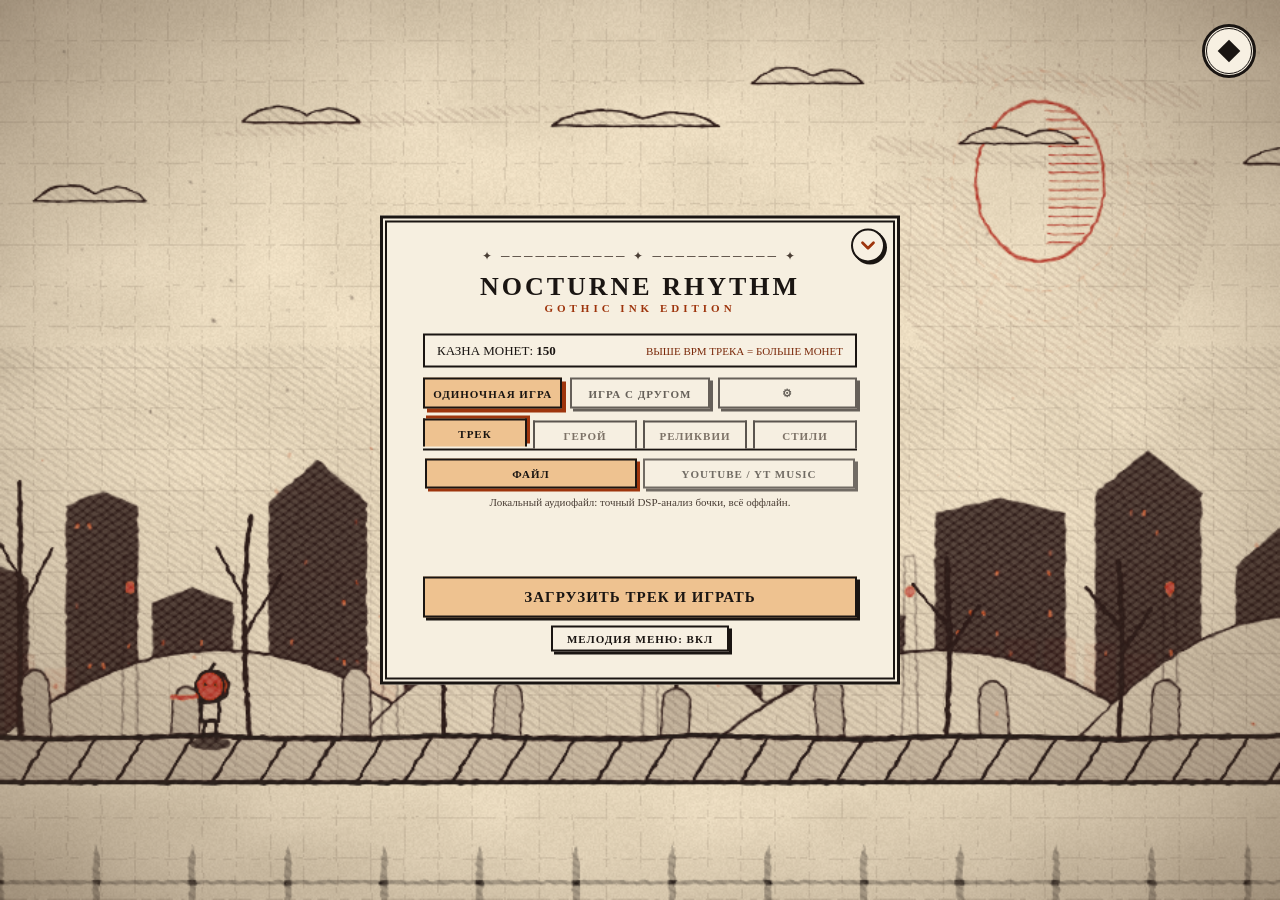
==== commit a0a5f6dc: "Add files via upload" ====
--- a/index.html
+++ b/index.html
@@ -2,7 +2,7 @@
 <html lang="ru">
 <head>
   <meta charset="UTF-8" />
-  <meta name="viewport" content="width=device-width, initial-scale=1.0" />
+  <meta name="viewport" content="width=device-width, initial-scale=1.0, maximum-scale=1.0, user-scalable=no, viewport-fit=cover" />
   <title>NOCTURNE RHYTHM</title>
   <link rel="stylesheet" href="src/style.css" />
 </head>
@@ -146,6 +146,11 @@
         <span>ТЕКСТ ПЕСНИ НА ФОНЕ:</span>
         <button id="btn-toggle-lyrics" class="sketch-btn">ВКЛ</button>
       </div>
+      <div class="settings-row">
+        <span>КРАСИВЕЙШИЙ ВИЗУАЛ:</span>
+        <button id="btn-toggle-ultra" class="sketch-btn ultra-btn">ВЫКЛ</button>
+      </div>
+      <div class="mp-hint ultra-hint">Максимум красоты: свечение, объёмный фон, плотные эффекты и длинные шлейфы. Может лагать на слабых устройствах.</div>
 
       <div class="volume-box">
         <span>ГРОМКОСТЬ</span>
--- a/src/style.css
+++ b/src/style.css
@@ -1241,3 +1241,146 @@
   width: 100%;
   text-align: center;
 }
+
+/* ================= better21: own scrollbars & scroll fades ================= */
+
+/* Any menu surface that outgrows the screen gets a hand-drawn gothic
+   slider instead of the browser default. */
+#start-modal,
+#settings-panel {
+  scrollbar-width: thin;
+  scrollbar-color: var(--accent) transparent;
+  scroll-behavior: smooth;
+  -webkit-overflow-scrolling: touch;
+}
+
+#start-modal::-webkit-scrollbar,
+#settings-panel::-webkit-scrollbar {
+  width: 10px;
+}
+
+#start-modal::-webkit-scrollbar-track,
+#settings-panel::-webkit-scrollbar-track {
+  background: transparent;
+  border-left: 1px solid var(--panel-brd);
+  opacity: 0.5;
+}
+
+#start-modal::-webkit-scrollbar-thumb,
+#settings-panel::-webkit-scrollbar-thumb {
+  background: linear-gradient(180deg, var(--accent), var(--accent2));
+  border: 2px solid var(--panel-brd);
+  border-radius: max(4px, calc(var(--radius) * 0.5));
+  box-shadow: 2px 2px 0px var(--shadow);
+}
+
+#start-modal::-webkit-scrollbar-thumb:hover,
+#settings-panel::-webkit-scrollbar-thumb:hover {
+  background: var(--accent2);
+  box-shadow: 2px 2px 0px var(--accent), var(--glow);
+}
+
+#start-modal::-webkit-scrollbar-corner,
+#settings-panel::-webkit-scrollbar-corner {
+  background: transparent;
+}
+
+/* settings panel can also overflow on small screens — let it scroll */
+#settings-panel {
+  max-height: 86vh;
+  overflow-y: auto;
+}
+
+/* Fade shadows: appear only when there is hidden content above/below.
+   The sticky zero-height pseudo elements ride the scrollport edges. */
+#start-modal::before,
+#settings-panel::before,
+#start-modal::after,
+#settings-panel::after {
+  content: '';
+  position: sticky;
+  display: block;
+  height: 0;
+  z-index: 5;
+  pointer-events: none;
+  transition: box-shadow 0.25s ease;
+}
+
+#start-modal::before,
+#settings-panel::before {
+  top: 0;
+}
+
+#start-modal::after,
+#settings-panel::after {
+  bottom: 0;
+}
+
+#start-modal.can-up::before,
+#settings-panel.can-up::before {
+  box-shadow: 0 14px 16px -10px rgba(0, 0, 0, 0.55);
+}
+
+#start-modal.can-down::after,
+#settings-panel.can-down::after {
+  box-shadow: 0 -14px 16px -10px rgba(0, 0, 0, 0.55);
+}
+
+/* ================= better21: КРАСИВЕЙШИЙ ВИЗУАЛ toggle ================= */
+
+#btn-toggle-ultra {
+  background: linear-gradient(135deg, var(--card), var(--card-active));
+  border-color: var(--accent);
+  color: var(--accent-dark);
+  font-weight: bold;
+  letter-spacing: 1px;
+  box-shadow: 3px 3px 0px var(--shadow), var(--glow);
+}
+
+#btn-toggle-ultra:hover {
+  box-shadow: 4px 4px 0px var(--accent), var(--glow);
+}
+
+.ultra-hint {
+  color: var(--accent-dark);
+  opacity: 0.85;
+}
+
+/* ================= better21: phones — compact & calm ================= */
+
+/* touch devices: kill double-tap zoom delays on the game surfaces */
+#canvas-container,
+#ui-layer {
+  touch-action: manipulation;
+}
+
+@media (pointer: coarse) {
+  #start-modal {
+    padding: 18px 16px;
+    max-height: 94vh;
+  }
+
+  #start-modal .modal-title {
+    font-size: 21px;
+  }
+
+  #start-modal .modal-subtitle {
+    font-size: 10px;
+    margin-bottom: 8px;
+  }
+
+  .skin-grid {
+    gap: 6px;
+  }
+
+  .menu-tabs .tab-btn {
+    padding: 6px 4px;
+    font-size: 10px;
+  }
+
+  /* the beat indicator sits where a thumb rests — move it up a bit */
+  #beat-indicator {
+    bottom: auto;
+    top: 64px;
+  }
+}
